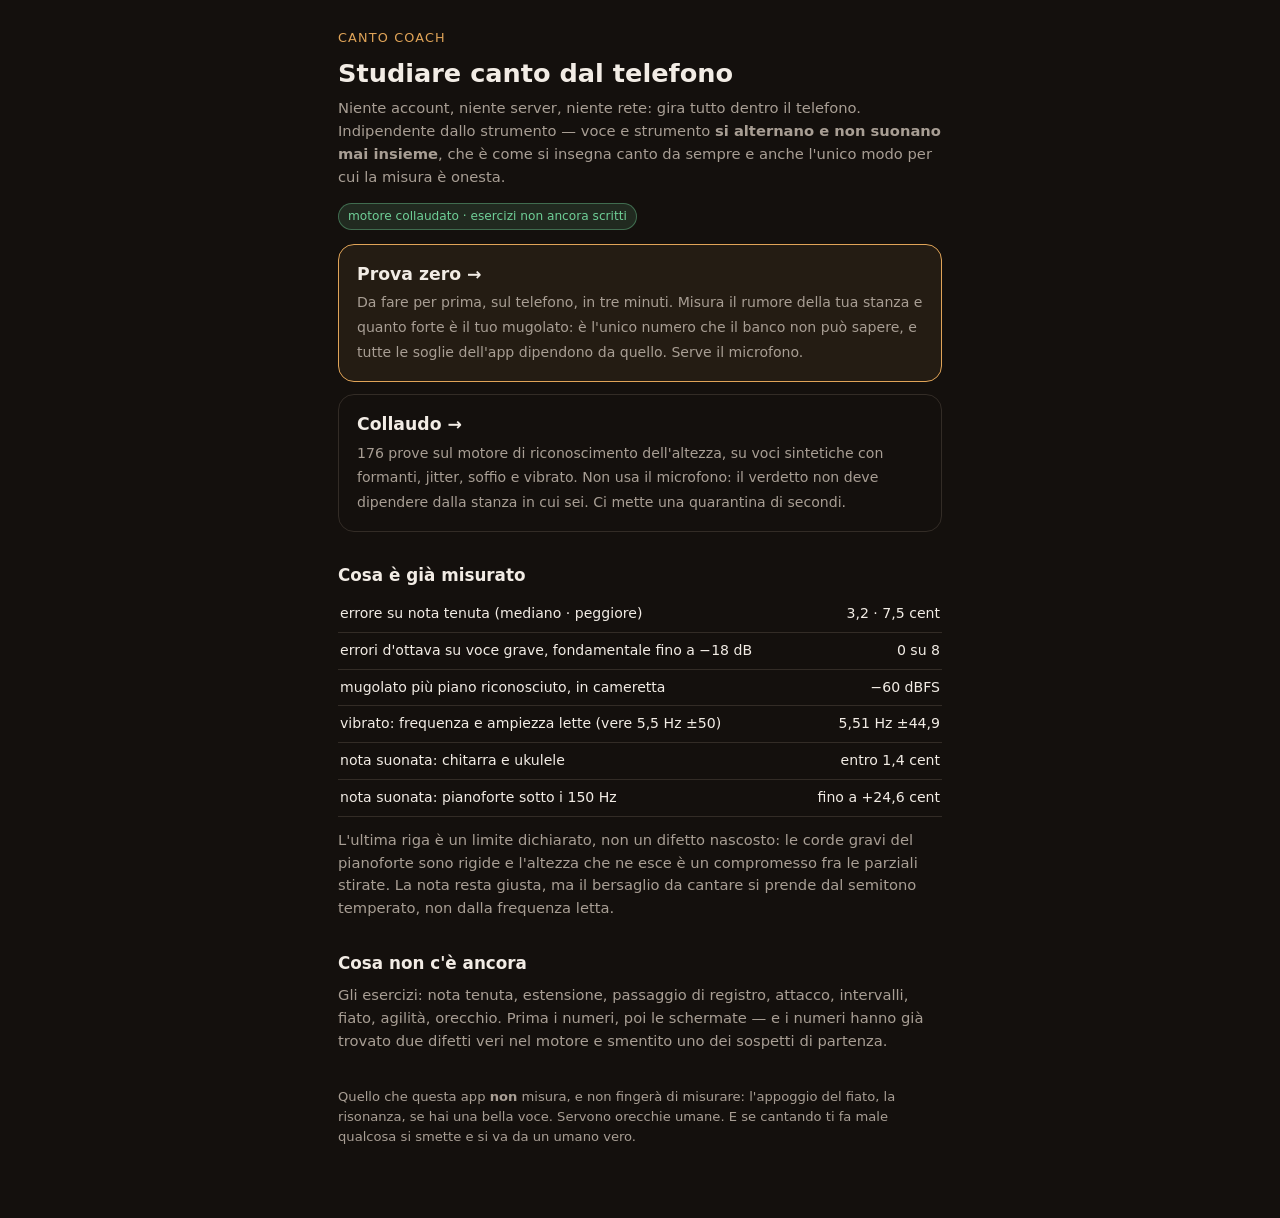
==== index.html @ 9ac76596 "casa e strumenti di pubblicazione index.html dice cosa c'e' e cosa NON c'e' ancora, e mette prova-ze" ====
<!doctype html>
<html lang="it">
<head>
<meta charset="utf-8">
<title>Canto Coach</title>
<meta name="viewport" content="width=device-width, initial-scale=1, viewport-fit=cover">
<meta name="theme-color" content="#14100d">
<style>
  :root { color-scheme: dark; --dim:#a89e94; --linea:#332c26; --verde:#6fcf97; --ambra:#e0a458; }
  * { box-sizing: border-box; }
  body { margin:0; background:#14100d; color:#f2ece5; font:16px/1.55 -apple-system, system-ui, sans-serif; }
  main { max-width:640px; margin:0 auto; padding:28px 18px 70px; }
  h1 { font-size:1.6rem; margin:0 0 4px; }
  .occhiello { color:var(--ambra); font-size:.8rem; letter-spacing:.09em; text-transform:uppercase; margin:0 0 6px; }
  p { margin:0 0 14px; }
  p.dim { color:var(--dim); font-size:.92rem; }
  a.carta { display:block; text-decoration:none; color:inherit; border:1px solid var(--linea);
    border-radius:16px; padding:16px 18px; margin:12px 0; }
  a.carta.primo { border-color:var(--ambra); background:rgba(224,164,88,.08); }
  a.carta b { display:block; font-size:1.08rem; margin-bottom:3px; }
  a.carta span { color:var(--dim); font-size:.88rem; }
  h2 { font-size:1.05rem; margin:30px 0 8px; }
  table { width:100%; border-collapse:collapse; font-size:.88rem; }
  td { padding:7px 2px; border-bottom:1px solid var(--linea); vertical-align:top; }
  td:last-child { text-align:right; font-variant-numeric:tabular-nums; white-space:nowrap; padding-left:10px; }
  .stato { display:inline-block; padding:3px 9px; border-radius:99px; font-size:.76rem;
    background:rgba(111,207,151,.14); color:var(--verde); border:1px solid rgba(111,207,151,.4); }
  footer { margin-top:34px; color:var(--dim); font-size:.82rem; }
</style>
</head>
<body>
<main>
  <p class="occhiello">Canto Coach</p>
  <h1>Studiare canto dal telefono</h1>
  <p class="dim">Niente account, niente server, niente rete: gira tutto dentro il telefono.
  Indipendente dallo strumento — voce e strumento <b>si alternano e non suonano mai insieme</b>,
  che è come si insegna canto da sempre e anche l'unico modo per cui la misura è onesta.</p>

  <p><span class="stato">motore collaudato · esercizi non ancora scritti</span></p>

  <a class="carta primo" href="prova-zero.html">
    <b>Prova zero →</b>
    <span>Da fare per prima, sul telefono, in tre minuti. Misura il rumore della tua stanza e
    quanto forte è il tuo mugolato: è l'unico numero che il banco non può sapere, e tutte le
    soglie dell'app dipendono da quello. Serve il microfono.</span>
  </a>

  <a class="carta" href="collaudo.html">
    <b>Collaudo →</b>
    <span>176 prove sul motore di riconoscimento dell'altezza, su voci sintetiche con
    formanti, jitter, soffio e vibrato. Non usa il microfono: il verdetto non deve dipendere
    dalla stanza in cui sei. Ci mette una quarantina di secondi.</span>
  </a>

  <h2>Cosa è già misurato</h2>
  <table>
    <tr><td>errore su nota tenuta (mediano · peggiore)</td><td>3,2 · 7,5 cent</td></tr>
    <tr><td>errori d'ottava su voce grave, fondamentale fino a −18 dB</td><td>0 su 8</td></tr>
    <tr><td>mugolato più piano riconosciuto, in cameretta</td><td>−60 dBFS</td></tr>
    <tr><td>vibrato: frequenza e ampiezza lette (vere 5,5 Hz ±50)</td><td>5,51 Hz ±44,9</td></tr>
    <tr><td>nota suonata: chitarra e ukulele</td><td>entro 1,4 cent</td></tr>
    <tr><td>nota suonata: pianoforte sotto i 150 Hz</td><td>fino a +24,6 cent</td></tr>
  </table>
  <p class="dim" style="margin-top:12px">L'ultima riga è un limite dichiarato, non un difetto
  nascosto: le corde gravi del pianoforte sono rigide e l'altezza che ne esce è un compromesso
  fra le parziali stirate. La nota resta giusta, ma il bersaglio da cantare si prende dal
  semitono temperato, non dalla frequenza letta.</p>

  <h2>Cosa non c'è ancora</h2>
  <p class="dim">Gli esercizi: nota tenuta, estensione, passaggio di registro, attacco,
  intervalli, fiato, agilità, orecchio. Prima i numeri, poi le schermate — e i numeri hanno
  già trovato due difetti veri nel motore e smentito uno dei sospetti di partenza.</p>

  <footer>
    Quello che questa app <b>non</b> misura, e non fingerà di misurare: l'appoggio del fiato,
    la risonanza, se hai una bella voce. Servono orecchie umane. E se cantando ti fa male
    qualcosa si smette e si va da un umano vero.
  </footer>
</main>
</body>
</html>
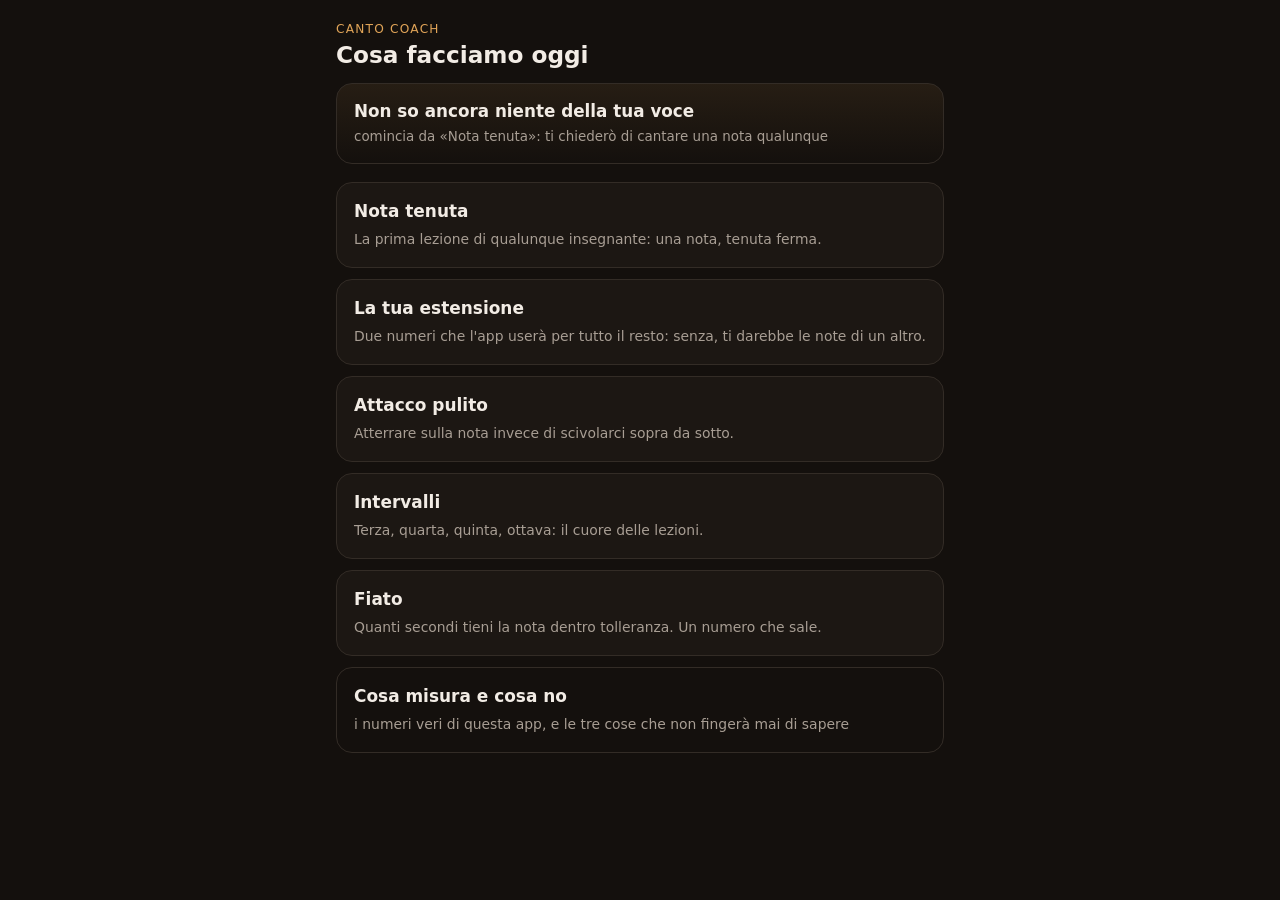
==== commit 999bed54: "gli esercizi: adesso l'app allena a cantare Cinque esercizi del §2 nell'ordine del documento — nota " ====
--- a/index.html
+++ b/index.html
@@ -5,77 +5,13 @@
 <title>Canto Coach</title>
 <meta name="viewport" content="width=device-width, initial-scale=1, viewport-fit=cover">
 <meta name="theme-color" content="#14100d">
-<style>
-  :root { color-scheme: dark; --dim:#a89e94; --linea:#332c26; --verde:#6fcf97; --ambra:#e0a458; }
-  * { box-sizing: border-box; }
-  body { margin:0; background:#14100d; color:#f2ece5; font:16px/1.55 -apple-system, system-ui, sans-serif; }
-  main { max-width:640px; margin:0 auto; padding:28px 18px 70px; }
-  h1 { font-size:1.6rem; margin:0 0 4px; }
-  .occhiello { color:var(--ambra); font-size:.8rem; letter-spacing:.09em; text-transform:uppercase; margin:0 0 6px; }
-  p { margin:0 0 14px; }
-  p.dim { color:var(--dim); font-size:.92rem; }
-  a.carta { display:block; text-decoration:none; color:inherit; border:1px solid var(--linea);
-    border-radius:16px; padding:16px 18px; margin:12px 0; }
-  a.carta.primo { border-color:var(--ambra); background:rgba(224,164,88,.08); }
-  a.carta b { display:block; font-size:1.08rem; margin-bottom:3px; }
-  a.carta span { color:var(--dim); font-size:.88rem; }
-  h2 { font-size:1.05rem; margin:30px 0 8px; }
-  table { width:100%; border-collapse:collapse; font-size:.88rem; }
-  td { padding:7px 2px; border-bottom:1px solid var(--linea); vertical-align:top; }
-  td:last-child { text-align:right; font-variant-numeric:tabular-nums; white-space:nowrap; padding-left:10px; }
-  .stato { display:inline-block; padding:3px 9px; border-radius:99px; font-size:.76rem;
-    background:rgba(111,207,151,.14); color:var(--verde); border:1px solid rgba(111,207,151,.4); }
-  footer { margin-top:34px; color:var(--dim); font-size:.82rem; }
-</style>
+<meta name="apple-mobile-web-app-capable" content="yes">
+<meta name="apple-mobile-web-app-status-bar-style" content="black-translucent">
+<link rel="stylesheet" href="css/canto.css">
 </head>
 <body>
-<main>
-  <p class="occhiello">Canto Coach</p>
-  <h1>Studiare canto dal telefono</h1>
-  <p class="dim">Niente account, niente server, niente rete: gira tutto dentro il telefono.
-  Indipendente dallo strumento — voce e strumento <b>si alternano e non suonano mai insieme</b>,
-  che è come si insegna canto da sempre e anche l'unico modo per cui la misura è onesta.</p>
-
-  <p><span class="stato">motore collaudato · esercizi non ancora scritti</span></p>
-
-  <a class="carta primo" href="prova-zero.html">
-    <b>Prova zero →</b>
-    <span>Da fare per prima, sul telefono, in tre minuti. Misura il rumore della tua stanza e
-    quanto forte è il tuo mugolato: è l'unico numero che il banco non può sapere, e tutte le
-    soglie dell'app dipendono da quello. Serve il microfono.</span>
-  </a>
-
-  <a class="carta" href="collaudo.html">
-    <b>Collaudo →</b>
-    <span>176 prove sul motore di riconoscimento dell'altezza, su voci sintetiche con
-    formanti, jitter, soffio e vibrato. Non usa il microfono: il verdetto non deve dipendere
-    dalla stanza in cui sei. Ci mette una quarantina di secondi.</span>
-  </a>
-
-  <h2>Cosa è già misurato</h2>
-  <table>
-    <tr><td>errore su nota tenuta (mediano · peggiore)</td><td>3,2 · 7,5 cent</td></tr>
-    <tr><td>errori d'ottava su voce grave, fondamentale fino a −18 dB</td><td>0 su 8</td></tr>
-    <tr><td>mugolato più piano riconosciuto, in cameretta</td><td>−60 dBFS</td></tr>
-    <tr><td>vibrato: frequenza e ampiezza lette (vere 5,5 Hz ±50)</td><td>5,51 Hz ±44,9</td></tr>
-    <tr><td>nota suonata: chitarra e ukulele</td><td>entro 1,4 cent</td></tr>
-    <tr><td>nota suonata: pianoforte sotto i 150 Hz</td><td>fino a +24,6 cent</td></tr>
-  </table>
-  <p class="dim" style="margin-top:12px">L'ultima riga è un limite dichiarato, non un difetto
-  nascosto: le corde gravi del pianoforte sono rigide e l'altezza che ne esce è un compromesso
-  fra le parziali stirate. La nota resta giusta, ma il bersaglio da cantare si prende dal
-  semitono temperato, non dalla frequenza letta.</p>
-
-  <h2>Cosa non c'è ancora</h2>
-  <p class="dim">Gli esercizi: nota tenuta, estensione, passaggio di registro, attacco,
-  intervalli, fiato, agilità, orecchio. Prima i numeri, poi le schermate — e i numeri hanno
-  già trovato due difetti veri nel motore e smentito uno dei sospetti di partenza.</p>
-
-  <footer>
-    Quello che questa app <b>non</b> misura, e non fingerà di misurare: l'appoggio del fiato,
-    la risonanza, se hai una bella voce. Servono orecchie umane. E se cantando ti fa male
-    qualcosa si smette e si va da un umano vero.
-  </footer>
-</main>
+<div id="app"></div>
+<noscript><p style="padding:20px;color:#f2ece5">Questa pagina misura la tua voce dal microfono: senza JavaScript non può fare niente.</p></noscript>
+<script type="module" src="js/app.js"></script>
 </body>
 </html>
--- a/css/canto.css
+++ b/css/canto.css
@@ -0,0 +1,88 @@
+:root {
+  color-scheme: dark;
+  --fondo: #14100d;
+  --carta: #1c1713;
+  --testo: #f2ece5;
+  --dim: #a89e94;
+  --linea: #332c26;
+  --ambra: #e0a458;
+  --verde: #6fcf97;
+  --rosso: #e2725b;
+}
+* { box-sizing: border-box; -webkit-tap-highlight-color: transparent; }
+html, body { margin: 0; background: var(--fondo); color: var(--testo); }
+body { font: 16px/1.55 -apple-system, BlinkMacSystemFont, system-ui, sans-serif; }
+#app { max-width: 640px; margin: 0 auto; padding: 20px 16px calc(50px + env(safe-area-inset-bottom)); }
+
+.testa { margin-bottom: 14px; }
+.testa h1 { font-size: 1.45rem; margin: 2px 0 6px; line-height: 1.2; }
+.occhiello { color: var(--ambra); font-size: .76rem; letter-spacing: .1em; text-transform: uppercase; margin: 0; }
+.dim { color: var(--dim); font-size: .9rem; margin: 0 0 12px; }
+.spiega { border-left: 2px solid var(--linea); padding-left: 12px; }
+.indietro { background: none; border: 0; color: var(--dim); font-size: .9rem; padding: 6px 0; margin: 0 0 4px; }
+
+a.carta {
+  display: block; text-decoration: none; color: inherit; position: relative;
+  border: 1px solid var(--linea); border-radius: 16px; padding: 15px 17px; margin: 11px 0;
+  background: var(--carta);
+}
+a.carta b { display: block; font-size: 1.06rem; margin-bottom: 3px; }
+a.carta span { color: var(--dim); font-size: .87rem; }
+a.carta.piccola { background: none; }
+.contatore { position: absolute; top: 15px; right: 16px; font-style: normal; font-size: .76rem; color: var(--ambra); }
+
+.tuoi-numeri { border: 1px solid var(--linea); border-radius: 16px; padding: 14px 17px; margin: 0 0 18px;
+  background: linear-gradient(180deg, rgba(224,164,88,.09), transparent); }
+.tuoi-numeri b { display: block; font-size: 1.05rem; }
+.tuoi-numeri span { color: var(--dim); font-size: .84rem; }
+
+button.principale {
+  width: 100%; padding: 17px; font-size: 1.06rem; font-weight: 700; border: 0; border-radius: 15px;
+  background: var(--ambra); color: #1a1410; margin: 12px 0 6px;
+}
+button.principale:disabled { opacity: .32; }
+button.secondario {
+  width: 100%; padding: 14px; font-size: .96rem; border: 1px solid var(--linea); border-radius: 15px;
+  background: none; color: var(--dim); margin: 6px 0;
+}
+
+/* Il quadrante: l'unica cosa che si guarda mentre si canta, quindi grosso. */
+.quadrante { margin: 8px 0 4px; }
+.scala { position: relative; height: 54px; border-radius: 12px; background: var(--carta);
+  border: 1px solid var(--linea); overflow: hidden; }
+.scala .zona { position: absolute; left: 32.5%; width: 35%; top: 0; bottom: 0;
+  background: rgba(111,207,151,.12); border-left: 1px solid rgba(111,207,151,.3);
+  border-right: 1px solid rgba(111,207,151,.3); }
+.scala .ago { position: absolute; left: 50%; top: 4px; bottom: 4px; width: 4px; margin-left: -2px;
+  border-radius: 2px; background: var(--ambra); opacity: .25; transition: left .07s linear, opacity .2s; }
+.scala .tacca { position: absolute; bottom: 3px; font-size: .68rem; color: var(--dim); }
+.scala .tacca.sx { left: 6px; } .scala .tacca.c { left: 50%; transform: translateX(-50%); } .scala .tacca.dx { right: 6px; }
+.lettura { text-align: center; font-size: 2.1rem; font-weight: 700; font-variant-numeric: tabular-nums;
+  margin: 6px 0 2px; line-height: 1.1; }
+.lettura.dentro { color: var(--verde); }
+.lettura.fuori { color: var(--ambra); }
+.lettura.dim { color: var(--dim); font-size: 1rem; font-weight: 400; }
+.livello { height: 8px; border-radius: 4px; background: #241d18; overflow: hidden; }
+.livello i { display: block; height: 100%; width: 0; background: var(--dim); transition: width .06s linear; }
+
+.stato { text-align: center; font-size: 1rem; min-height: 1.5em; color: var(--dim); margin: 4px 0; }
+.stato.ascolta { color: var(--ambra); }
+.stato.canta { color: var(--verde); font-weight: 600; }
+.progresso-fuori { height: 3px; border-radius: 2px; background: #241d18; overflow: hidden; }
+.progresso { height: 100%; width: 0; background: var(--verde); transition: width .1s linear; }
+
+.verdetto { border: 1px solid var(--linea); border-radius: 14px; padding: 13px 16px; margin: 12px 0; background: var(--carta); }
+.verdetto.si { border-color: rgba(111,207,151,.45); background: rgba(111,207,151,.07); }
+.verdetto.no { border-color: rgba(224,164,88,.4); background: rgba(224,164,88,.06); }
+.verdetto b { font-size: 1.05rem; }
+.verdetto p { margin: 6px 0 0; font-size: .9rem; }
+ul.misure { margin: 9px 0 0; padding-left: 18px; color: var(--dim); font-size: .84rem; }
+ul.misure.grande { font-size: .92rem; }
+ul.misure li { margin: 3px 0; }
+ul.misure b { color: var(--testo); }
+
+.avviso { border: 1px solid var(--ambra); border-radius: 12px; padding: 11px 14px; margin: 10px 0;
+  font-size: .86rem; background: rgba(224,164,88,.08); }
+
+h2 { font-size: 1.02rem; margin: 24px 0 8px; }
+.esiti { margin-top: 6px; }
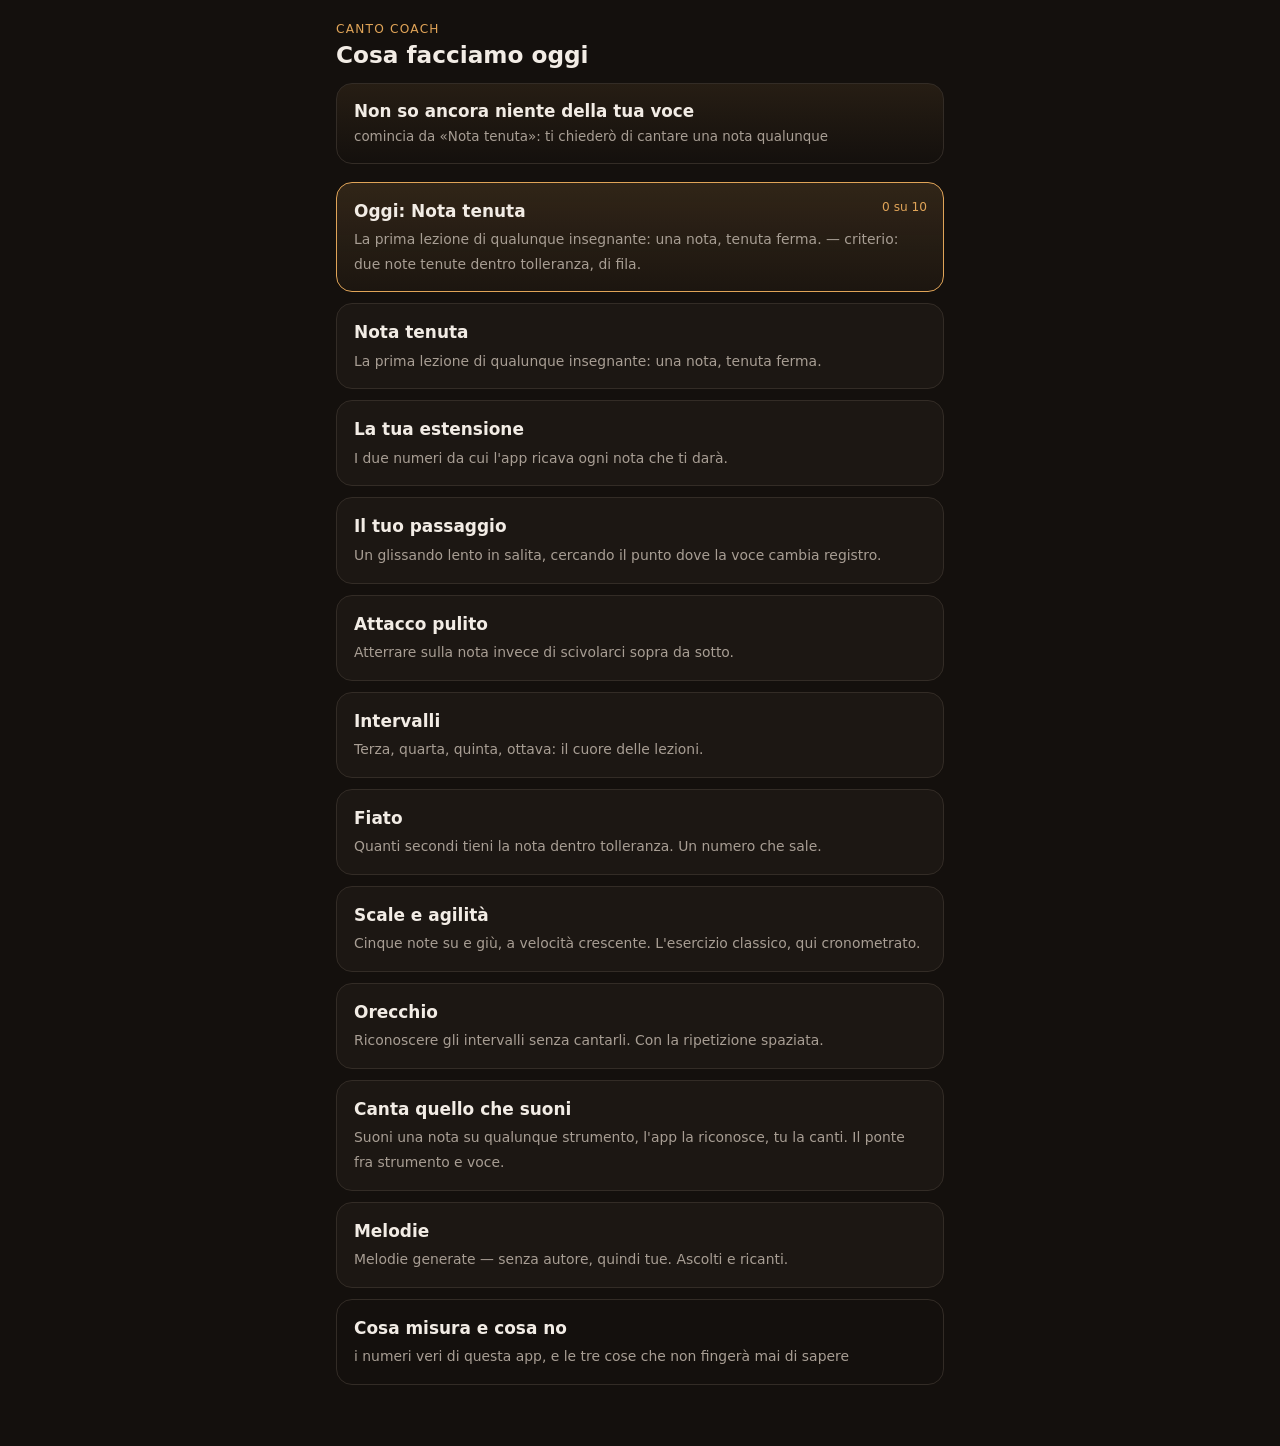
==== commit 5eb54f80: "tutti e dieci i gradini, e l'app installabile I cinque esercizi che mancavano al §2 — passaggio di r" ====
--- a/index.html
+++ b/index.html
@@ -6,12 +6,63 @@
 <meta name="viewport" content="width=device-width, initial-scale=1, viewport-fit=cover">
 <meta name="theme-color" content="#14100d">
 <meta name="apple-mobile-web-app-capable" content="yes">
+<meta name="apple-mobile-web-app-title" content="Canto">
 <meta name="apple-mobile-web-app-status-bar-style" content="black-translucent">
+<link rel="manifest" href="app.webmanifest">
+<!-- iOS ignora le icone del manifest per la schermata Home: senza questo PNG l'app
+     aggiunta alla Home resta un riquadro vuoto o uno screenshot della pagina. -->
+<link rel="apple-touch-icon" href="icons/icon-180.png">
+<link rel="icon" href="icons/icon-192.png" sizes="192x192" type="image/png">
 <link rel="stylesheet" href="css/canto.css">
 </head>
 <body>
 <div id="app"></div>
 <noscript><p style="padding:20px;color:#f2ece5">Questa pagina misura la tua voce dal microfono: senza JavaScript non può fare niente.</p></noscript>
 <script type="module" src="js/app.js"></script>
+<script>
+// Rete di sicurezza contro la cache, e non è pessimismo: negli altri progetti di questa
+// famiglia il service worker ha servito mezza app vecchia e mezza nuova, e il risultato
+// era una pagina BIANCA senza nessun errore visibile. Questo script sta qui dentro apposta:
+// index.html è l'unico file sempre fresco, perché le navigazioni vanno in rete.
+//
+// Se dopo un secondo la pagina è ancora vuota, o un modulo non combacia, si svuota tutto e
+// si ricarica UNA volta sola — il segnaposto in sessionStorage impedisce il ciclo infinito
+// di ricariche, che sarebbe peggio del problema.
+(function () {
+  var CHIAVE = 'canto-ripulita';
+  function ripulisci(motivo) {
+    if (sessionStorage.getItem(CHIAVE)) return;      // una volta sola, mai un ciclo
+    sessionStorage.setItem(CHIAVE, motivo);
+    Promise.all([
+      caches.keys ? caches.keys().then(function (n) { return Promise.all(n.map(function (x) { return caches.delete(x); })); }) : 0,
+      navigator.serviceWorker ? navigator.serviceWorker.getRegistrations().then(function (r) { return Promise.all(r.map(function (x) { return x.unregister(); })); }) : 0,
+    ]).catch(function () {}).then(function () { location.reload(); });
+  }
+  window.addEventListener('error', function (e) {
+    if (e && e.message && /module|import|export/i.test(String(e.message))) ripulisci('modulo');
+  }, true);
+  setTimeout(function () {
+    var a = document.getElementById('app');
+    if (!a || a.children.length === 0) ripulisci('pagina vuota');
+  }, 1500);
+
+  if ('serviceWorker' in navigator) {
+    // In locale il service worker NON si registra e anzi si disinstalla: durante lo
+    // sviluppo servirebbe il file di ieri e un fix sembrerebbe inerte. È già successo.
+    var locale = ['localhost', '127.0.0.1'].indexOf(location.hostname) >= 0;
+    if (locale) {
+      navigator.serviceWorker.getRegistrations().then(function (r) { r.forEach(function (x) { x.unregister(); }); });
+    } else {
+      window.addEventListener('load', function () { navigator.serviceWorker.register('sw.js').catch(function () {}); });
+      var ricaricata = false;
+      navigator.serviceWorker.addEventListener('controllerchange', function () {
+        if (ricaricata) return;                       // una ricarica sola, non un ciclo
+        ricaricata = true;
+        location.reload();
+      });
+    }
+  }
+})();
+</script>
 </body>
 </html>
--- a/css/canto.css
+++ b/css/canto.css
@@ -29,6 +29,12 @@
 a.carta b { display: block; font-size: 1.06rem; margin-bottom: 3px; }
 a.carta span { color: var(--dim); font-size: .87rem; }
 a.carta.piccola { background: none; }
+a.carta.primo { border-color: var(--ambra); background: linear-gradient(180deg, rgba(224,164,88,.14), rgba(224,164,88,.04)); }
+a.carta.fatto b { color: var(--verde); }
+.domanda { margin-bottom: 4px; }
+.risposte { display: grid; grid-template-columns: 1fr 1fr; gap: 8px; margin-top: 10px; }
+.risposte button { margin: 0; }
+.risposte button:disabled { opacity: .35; }
 .contatore { position: absolute; top: 15px; right: 16px; font-style: normal; font-size: .76rem; color: var(--ambra); }
 
 .tuoi-numeri { border: 1px solid var(--linea); border-radius: 16px; padding: 14px 17px; margin: 0 0 18px;
